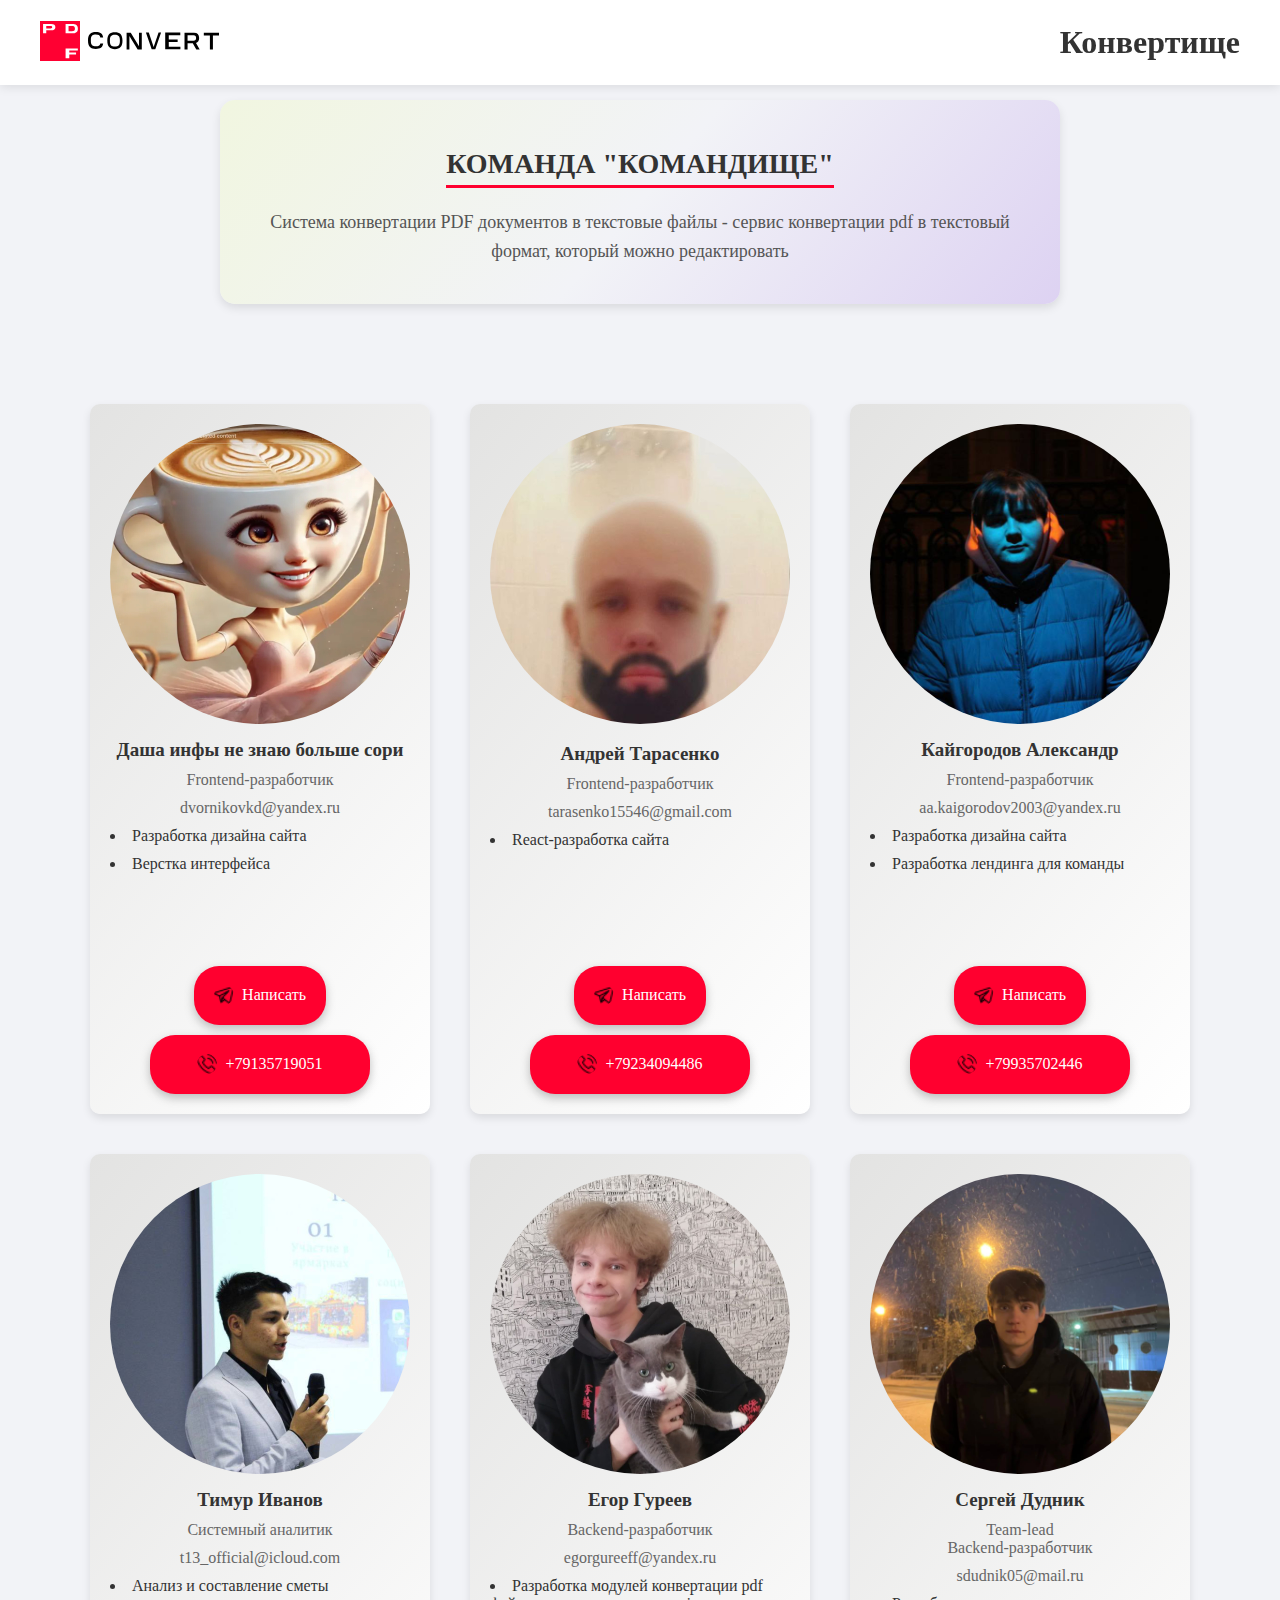
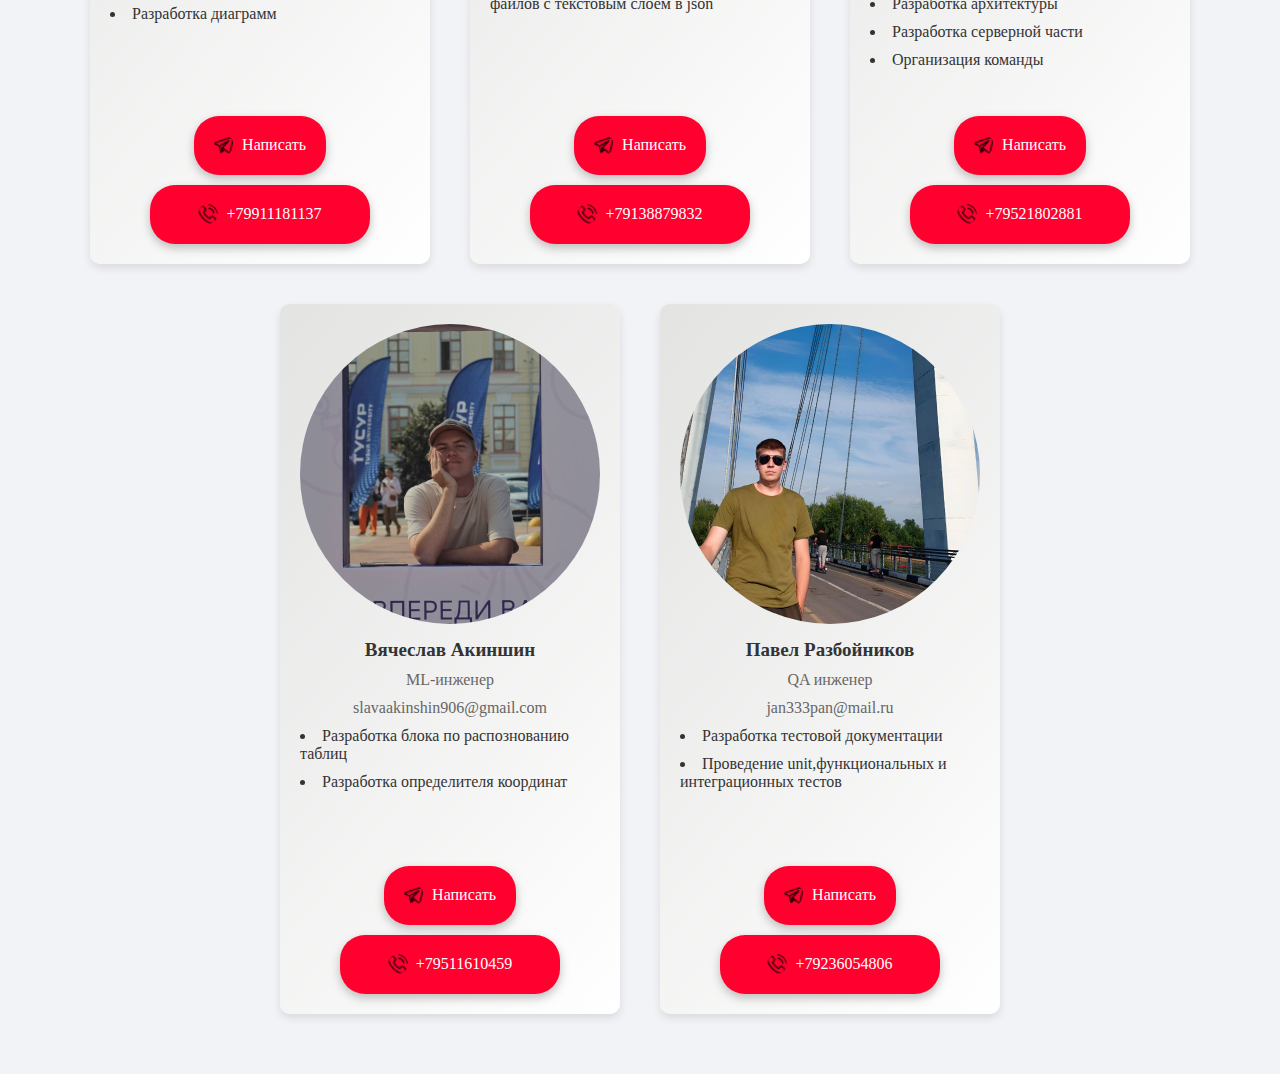
==== kom.html @ 7d9df040 "first commit" ====
<!DOCTYPE html>
<html lang="ru">
    <head>
        <meta charset="UTF-8">
        <meta name="viewport" content="width=device-width, initial-scale=1.0">
        <title>Конвертер pdf: Команда</title>
        <link rel="stylesheet" href="styles.css">
    </head>
    <body>
        
        <header> 
            <div class="header__container">
                <div class="logo">
                    <img src="photo/logo.svg" alt="Логотип T-Prep">
                </div>
                <h1 class="header__title">Конвертище</h1>    
            </div>
        </header>
            <div class="side-background left"></div> <!-- Левая боковая вставка -->
            <div class="side-background right"></div> <!-- Правая боковая вставка -->
        <div class="description">
            <h3>Команда "Командище"</h3>
            <p>Система конвертации PDF документов в текстовые файлы - сервис конвертации pdf в текстовый формат, который можно редактировать </p>
        </div>
            
        <div class="background-wrapper">
        <section class="team">
            <div class="team-member">
                <img src="photo/memes/balerino kap.jpg" alt="kirill" class="main-photo">
                <img src="photo/memes/balerino kap.jpg" alt="kap" class="hover-photo">
                <h3>Даша инфы не знаю больше сори</h3>
                
                    <p>Frontend-разработчик</p>
                    <p>dvornikovkd@yandex.ru</p>
                    <ul class="tasks">
                        <li>Разработка дизайна сайта </li>
                        <li>Верстка интерфейса</li>
                    </ul>
                
                <div class="social">
                    <a href="https://t.me/chikidrill" target="_blank" class="telegram-button">
                        <img src="photo/tele.png" alt="Telegram">
                        <span>Написать</span>
                    </a>
                </div>
                <div class="number">
                    <img src="photo/phone-call (1).png" class="phone">
                    <span>+79135719051</span>
                </div>
            </div>

            <div class="team-member">
                <div class="member-photo">
                <img src="photo/team/andrey.jpg" alt="andrey" class="main-photo">
                <img src="photo/memes/sahur.jpg" alt="sahur" class="hover-photo">
            </div>
                <h3>Андрей Тарасенко</h3>
                    <p>Frontend-разработчик</p>
                    <p>tarasenko15546@gmail.com</p>
                    <ul class="tasks">
                        <li>React-разработка сайта</li>
                    </ul>
                <div class="social">
                    <a href="https://t.me/kvintosis" target="_blank" class="telegram-button">
                        <img src="photo/tele.png" alt="Telegram">
                        <span>Написать</span>
                    </a>
                </div>
                <div class="number">
                    <img src="photo/phone-call (1).png" class="phone">
                    <span>+79234094486</span>
                </div>
        </div>


            <div class="team-member">
                <img src="photo/team/sanya.jpg" alt="sanya" class="main-photo">
                <img src="photo/memes/capushino_assasino.jpg" alt="assasino" class="hover-photo">
                <h3>Кайгородов Александр</h3>
                    <p>Frontend-разработчик</p>
                    <p>aa.kaigorodov2003@yandex.ru</p>
                    <ul class="tasks">
                        <li>Разработка дизайна сайта</li>
                        <li>Разработка лендинга для команды</li>
                    </ul>
                <div class="social">
                    <a href="https://t.me/basicksss" target="_blank" class="telegram-button">
                        <img src="photo/tele.png" alt="Telegram">
                        <span>Написать</span>
                    </a>
                </div>
                <div class="number">
                    <img src="photo/phone-call (1).png" class="phone">
                    <span>+79935702446</span>
                </div>
                
            </div>

            

            <div class="team-member">
                <img src="photo/team/tim.jpg" alt="tim" class="main-photo">
                <img src="photo/memes/tigruli.png" alt="tigruli" class="hover-photo">
                <h3>Тимур Иванов</h3>
                <p>Системный аналитик</p>
                <p>t13_official@icloud.com</p>
                <ul class="tasks">
                    <li>Анализ и составление сметы</li>
                    <li>Разработка диаграмм</li>
                </ul>
                <div class="social">
                    <a href="https://t.me/t13_official" target="_blank" class="telegram-button">
                        <img src="photo/tele.png" alt="Telegram">
                        <span>Написать</span>
                    </a>
                </div>
                <div class="number">
                    <img src="photo/phone-call (1).png" class="phone">
                    <span>+79911181137</span>
                </div>
            </div>

            <div class="team-member">
                <img src="photo/team/Egorchik.jpg" alt="Egor" class="main-photo">
                <img src="photo/memes/Spijuniro_Golubiro.jpg" alt="golub" class="hover-photo">
                <h3>Егор Гуреев</h3>
                <p>Backend-разработчик</p>
                <p>egorgureeff@yandex.ru</p>
                <ul class="tasks">
                    <li>Разработка модулей конвертации pdf файлов с текстовым слоем в json</li>
                </ul>
                <div class="social">
                    <a href="https://t.me/imporiooo" target="_blank" class="telegram-button">
                        <img src="photo/tele.png" alt="Telegram">
                        <span>Написать</span>
                    </a>
                </div>
                <div class="number">
                    <img src="photo/phone-call (1).png" class="phone">
                    <span>+79138879832</span>
                </div>
            </div>

            <div class="team-member">
                <img src="photo/team/sergey.jpg" alt="sergey" class="main-photo">
                <img src="photo/memes/Bomborito_bandito.jpg" alt="bober" class="hover-photo">
                <h3>Сергей Дудник</h3>
                <p>Team-lead <br> Backend-разработчик </p>
                <p>sdudnik05@mail.ru</p>
                <ul class="tasks">
                    <li>Разработка архитектуры</li>
                    <li>Разработка серверной части</li>
                    <li>Организация команды</li>
                </ul>
                <div class="social">
                    <a href="https://t.me/money_alipay" target="_blank" class="telegram-button">
                        <img src="photo/tele.png" alt="Telegram">
                        <span>Написать</span>
                    </a>
                </div>
                <div class="number">
                    <img src="photo/phone-call (1).png" class="phone">
                    <span>+79521802881</span>
                </div>
            </div>


            <div class="team-member">
                <img src="photo/team/Vyacheslavchik.jpg" alt="Vyacheslavchik">
                <h3>Вячеслав Акиншин</h3>
                <p>ML-инженер</p>
                <p>slavaakinshin906@gmail.com</p>
                <ul class="tasks">
                    <li>Разработка блока по распознованию таблиц</li>
                    <li>Разработка определителя координат</li>
                </ul>
                <div class="social">
                    <a href="https://t.me/slavichic" target="_blank" class="telegram-button">
                        <img src="photo/tele.png" alt="Telegram">
                        <span>Написать</span>
                    </a>
                </div>
                <div class="number">
                    <img src="photo/phone-call (1).png" class="phone">
                    <span>+79511610459</span>
                </div>
            </div>


            <div class="team-member">
                <img src="photo/team/Pasha.jpg" alt="Pasha" class="main-photo">
                <img src="photo/memes/Bomborito_bandito.jpg" alt="bandito" class="hover-photo">
                <h3>Павел Разбойников</h3>
                <p>QA инженер</p>
                <p>jan333pan@mail.ru</p>
                <ul class="tasks">
                    <li>Разработка тестовой документации</li>
                    <li>Проведение unit,функциональных и интеграционных тестов</li>
                </ul>
                <div class="social">
                    <a href="https://t.me/diegosamers" target="_blank" class="telegram-button">
                        <img src="photo/tele.png" alt="Telegram">
                        <span>Написать</span>
                    </a>
                </div>
                <div class="number">
                    <img src="photo/phone-call (1).png" class="phone">
                    <span>+79236054806</span>
                </div>
            </div>

        </section>
        </div>
    </body>
</html>
---- styles.css ----
@font-face {
    font-family: "MTSWide Black";
    src: url("fonts/MTSWide-Black.ttf") format("truetype");
} 
@font-face {
    font-family: "MTSWide Bold";
    src: url("fonts/MTSWide-Bold.ttf") format("truetype");
  }
  
@font-face {
    font-family: "MTSWide Light";
    src: url("fonts/MTSWide-Light.ttf") format("truetype");
  }
  
  @font-face {
    font-family: "MTSWide Medium";
    src: url("fonts/MTSWide-Medium.ttf") format("truetype");
  }
  
  @font-face {
    font-family: "MTSWide Regular";
    src: url("fonts/MTSWide-Regular.ttf") format("truetype");
}
body {
    font-family: Arial, sans-serif;
    margin: 0;
    padding: 0;
    background-color: #F2F3F7;
    color: #333;
    display: flex;
    flex-direction: column;
    align-items: center;
    padding-top: 100px; /* 85px (высота хедера) + 15px (доп.отступ) */
}
header {
    background-color: #FFFFFF;
    position: fixed;
    top: 0;
    left: 0;
    width: 100%;
    height: 85px;
    z-index: 1000;
    box-shadow: 0 2px 10px rgba(0, 0, 0, 0.1);
}
.header__container {
    max-width: 1200px;
    height: 100%;
    margin: 0 auto;
    display: flex;
    justify-content: space-between; /* Распределяем элементы по краям */
    align-items: center;
    padding: 0 40px;
}
.logo {
    margin-right: 20px; /* Отступ между лого и текстом */
}
.logo img{
    height: 40px;
    width: auto;
}
.header__title {
    font-size: 32px;
    font-family: "MTSWide Bold";
    color: #333;
    margin: 0;
    /* Текст теперь справа */
}
.background-wrapper {
    max-width: 1700px; /* Чтобы контент не растягивался на весь экран */
    margin: 0 auto;
    padding: 40px 20px;
}

.description {
    max-width: 800px;
    text-align: center;
    background: linear-gradient(130deg, #F1F6E0,#F2F3F7,#DDD2F2);
    padding: 20px;
    border-radius: 15px;
    box-shadow: 0 4px 10px rgba(0, 0, 0, 0.1);
    margin: 0 auto 40px; /* Центрирование и отступ снизу */
}

.description h3 {
    font-size: 28px;
    font-family: "MTSWide Bold";
    margin-bottom: 10px;
    color: #333;
    text-transform: uppercase; /* Делаем заглавными */
    border-bottom: 3px solid #FF002F; /* Подчеркивание */
    display: inline-block; /* Чтобы подчеркивание было по ширине текста */
    padding-bottom: 5px;
}

.description p {
    font-size: 18px;
    font-family: "MTSWide Light";
    color: #555;
    line-height: 1.6; /* Улучшенная читаемость */
    margin-top: 10px;
}


.team {
    display: flex;
    flex-wrap: wrap;
    justify-content: center;
    align-items: stretch; /* Растягиваем карточки */
}
.team-member {
    background-color: white;
    align-items: center;
    margin: 20px;
    padding: 20px;
    width: 300px;
    height: 670px;
    text-align: center;
    border-radius: 10px;
    box-shadow: 0 4px 8px rgba(0, 0, 0, 0.1);
    background: linear-gradient(130deg, #e3e3e2, #ffffff);
    transition: transform 0.3s ease;
    
    display: flex;
    flex-direction: column;

}
.team-member:hover {
    transform: translateY(-10px);
    box-shadow: 0px 10px 20px rgba(0, 0, 0, 0.3);
}

.team-member img {
    width: 100%;
    border-radius: 50%;
    margin-bottom: 10px;
}

.team-member h3 {
    font-size: 19px;
    font-family: "MTSWide Bold";
    margin: 5px 0;
}

.team-member p {
    font-size: 16px;
    font-family: "MTSWide Light";
    color: #666;
    margin-bottom: 5px; 
    margin-top: 5px;
}

.team-member .content {
    flex-grow: 1; /* Растягивает контент */
    display: flex;
    flex-direction: column;
    justify-content: space-between; /* Чтобы список не раздвигал карточку */
}


.tasks {
    padding: 0;
    margin: 0;
    border-radius: 10px;
    text-align: left;
    width: 100%;
    padding-left: 0;
    max-height: 80px;
}

.tasks li {
    padding: 5px 0;
    font-family: "MTSWide Medium";
    color: #333;
    transition: all 0.3s ease-in-out;
    list-style-position: inside;
    align-items: left;
}


/* Фиксация кнопок внизу карточки */
.social,
.number {
    margin-top: auto;
}

/* Стили для кнопки "Написать" */
.telegram-button {
    display: flex;
    align-items: center;
    gap: 8px;
    background-color: #FF002F;
    color: white;
    padding: 10px 20px;
    border-radius: 25px;
    text-decoration: none;
    font-family: "MTSWide Medium";
    font-size: 16px;
    transition: all 0.3s ease-in-out;
    box-shadow: 0 4px 10px rgba(101, 101, 101, 0.4);
}

.telegram-button img,
.number img {
    width: 20px;
    height: 20px;
    margin-top: 9px;
}

.telegram-button:hover,
.number:hover {
    background: white;
    box-shadow: 0 10px 20px rgba(43, 98, 165, 0.53),
    0 6px 6px rgba(17, 53, 95, 0.35);
    transition: transform 0.3s ease, box-shadow 0.3s ease;
    transform: translateY(-1px);
    color: #FF002F;
    font-family: "MTSWide Bold";
}

/* Стили для номера телефона */
.number {
    display: flex;
    justify-content: center;
    align-items: center;
    margin-top: 10px; 
    gap: 8px;
    background-color: #FF002F;
    color: white;
    padding: 10px 20px;
    border-radius: 25px;
    font-family: "MTSWide Medium";
    font-size: 16px;
    transition: all 0.3s ease-in-out;
    box-shadow: 0 4px 10px rgba(101, 101, 101, 0.4);
    width: 180px;
}

.team-member {
    -webkit-tap-highlight-color: transparent;
    user-select: none;
}

.telegram-button img,
.number img {
    transition: none !important; /* Отключаем анимацию для иконок */
    opacity: 1 !important;
    visibility: visible !important;
}

/* Отключаем эффекты hover для иконок */
.telegram-button:hover img,
.number:hover img {
    opacity: 1 !important;
    visibility: visible !important;
}

/* Добавьте эти стили в конец вашего CSS */

.team-member {
    position: relative; /* Добавляем для позиционирования фото */
}

.team-member img {
    transition: opacity 0.3s ease; /* Анимация перехода */
}

.team-member img:first-child {
    position: relative;
    z-index: 1;
    opacity: 1;
}

.team-member img:nth-child(2) {
    position: absolute;
    top: 20px; /* Совпадает с padding карточки */
    left: 50%;
    transform: translateX(-50%);
    width: calc(100% - 40px); /* Учитываем padding карточки */
    z-index: 2;
    opacity: 0;
}

.team-member:hover img:first-child {
    opacity: 0;
}

.team-member:hover img:nth-child(2) {
    opacity: 1;
}

@media (max-width: 768px) {
    /* Адаптация хедера */
    header {
        height: 70px;
        padding: 0 15px;
    }

    .header__container {
        padding: 0 20px;
    }
    
    .logo {
        left: 15px; /* Уменьшаем отступ лого */
    }
    
    .logo img {
        height: 30px;
    }
    
    .header__title {
        font-size: 18px;
        margin-right: 10px; /* Отступ от правого края */
    }
    
    /* Адаптация основного контента */
    body {
        padding-top: 70px;
    }
    
    .description {
        max-width: 90%;
        padding: 15px;
        margin: 20px auto;
    }
    
    /* Адаптация карточек */
    .team-member {
        width: 90%;
        padding: 15px;
    }
    
    /* Адаптация кнопок */
    .telegram-button,
    .number {
        width: 80%; /* Уменьшаем ширину кнопок */
        margin: 8px auto; /* Центрируем с автоматическими отступами */
        padding: 8px 12px; /* Уменьшаем padding */
        font-size: 14px;
    }
    
    /* Для самых маленьких экранов */
    @media (max-width: 320px) {
        .header__title {
            font-size: 16px;
            margin-left: 8px;
        }
        
        .telegram-button,
        .number {
            width: 85%; /* Чуть шире кнопки */
        }
    }
}
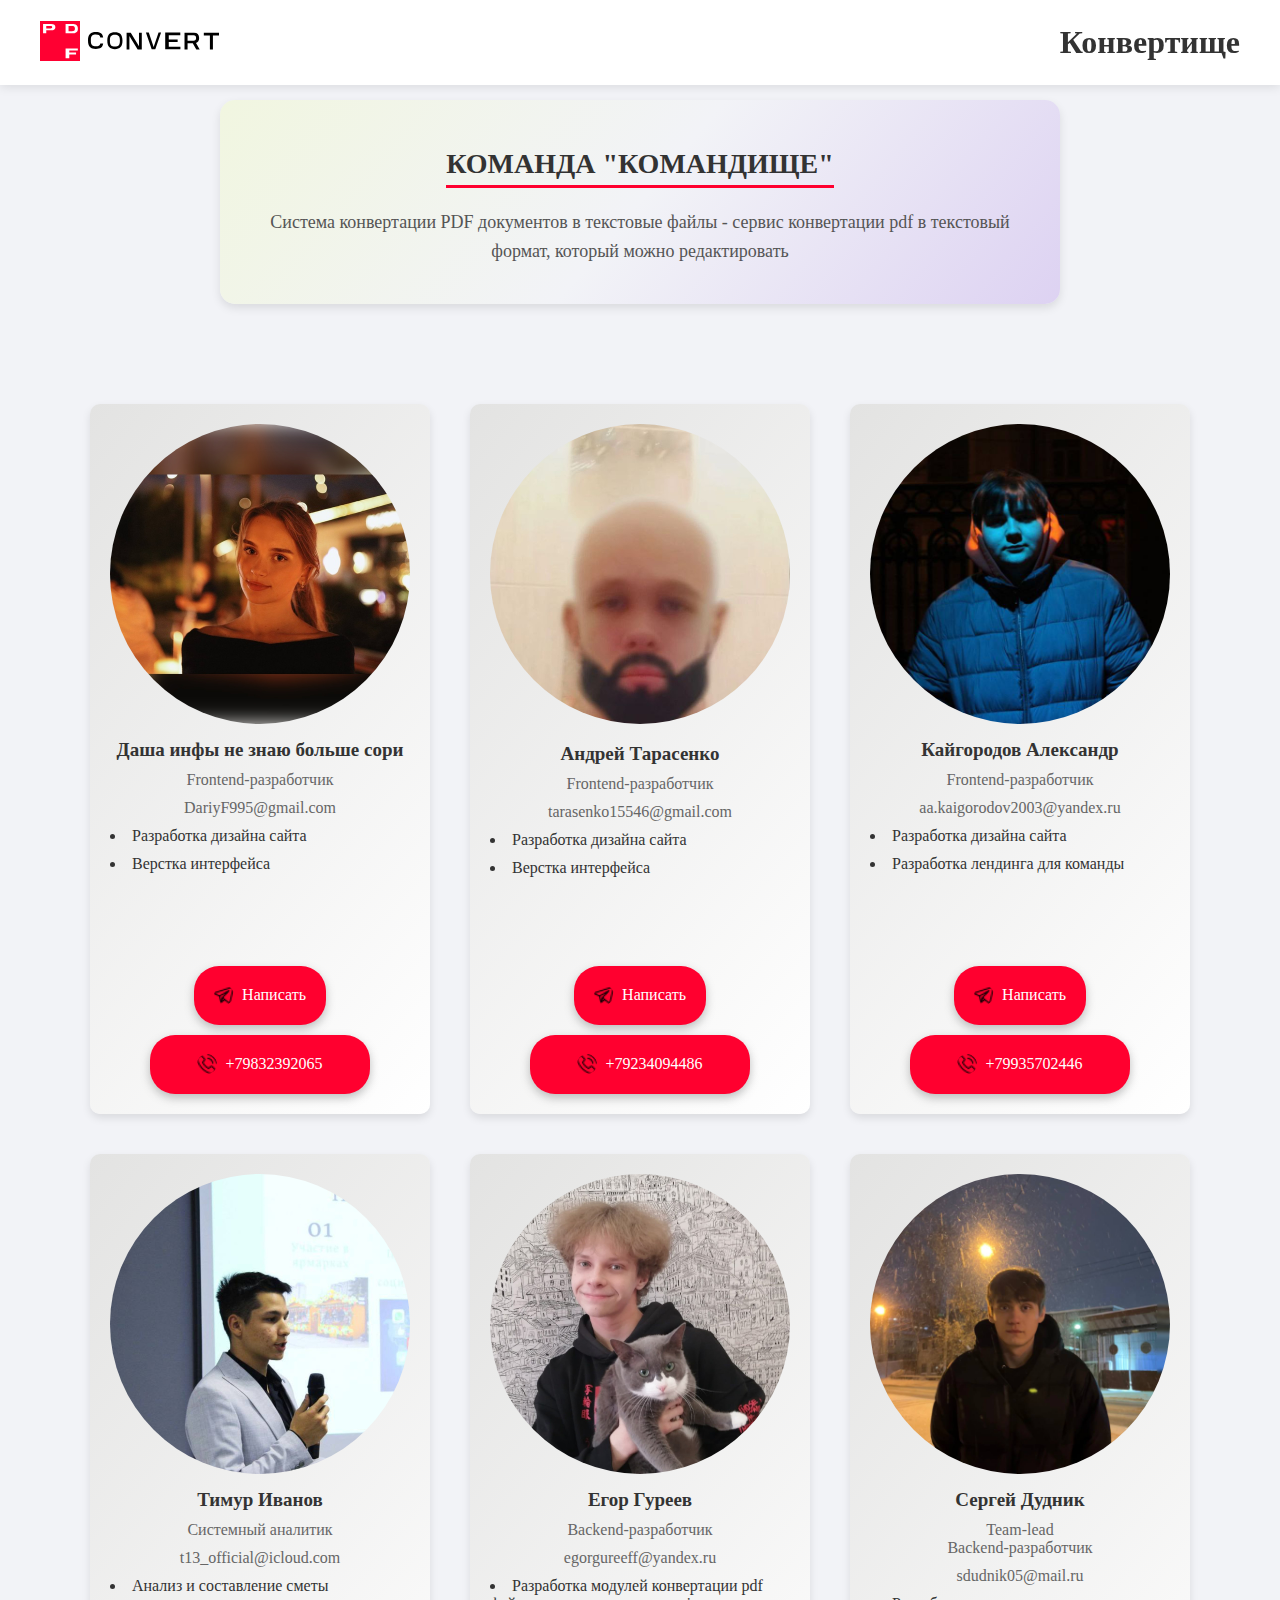
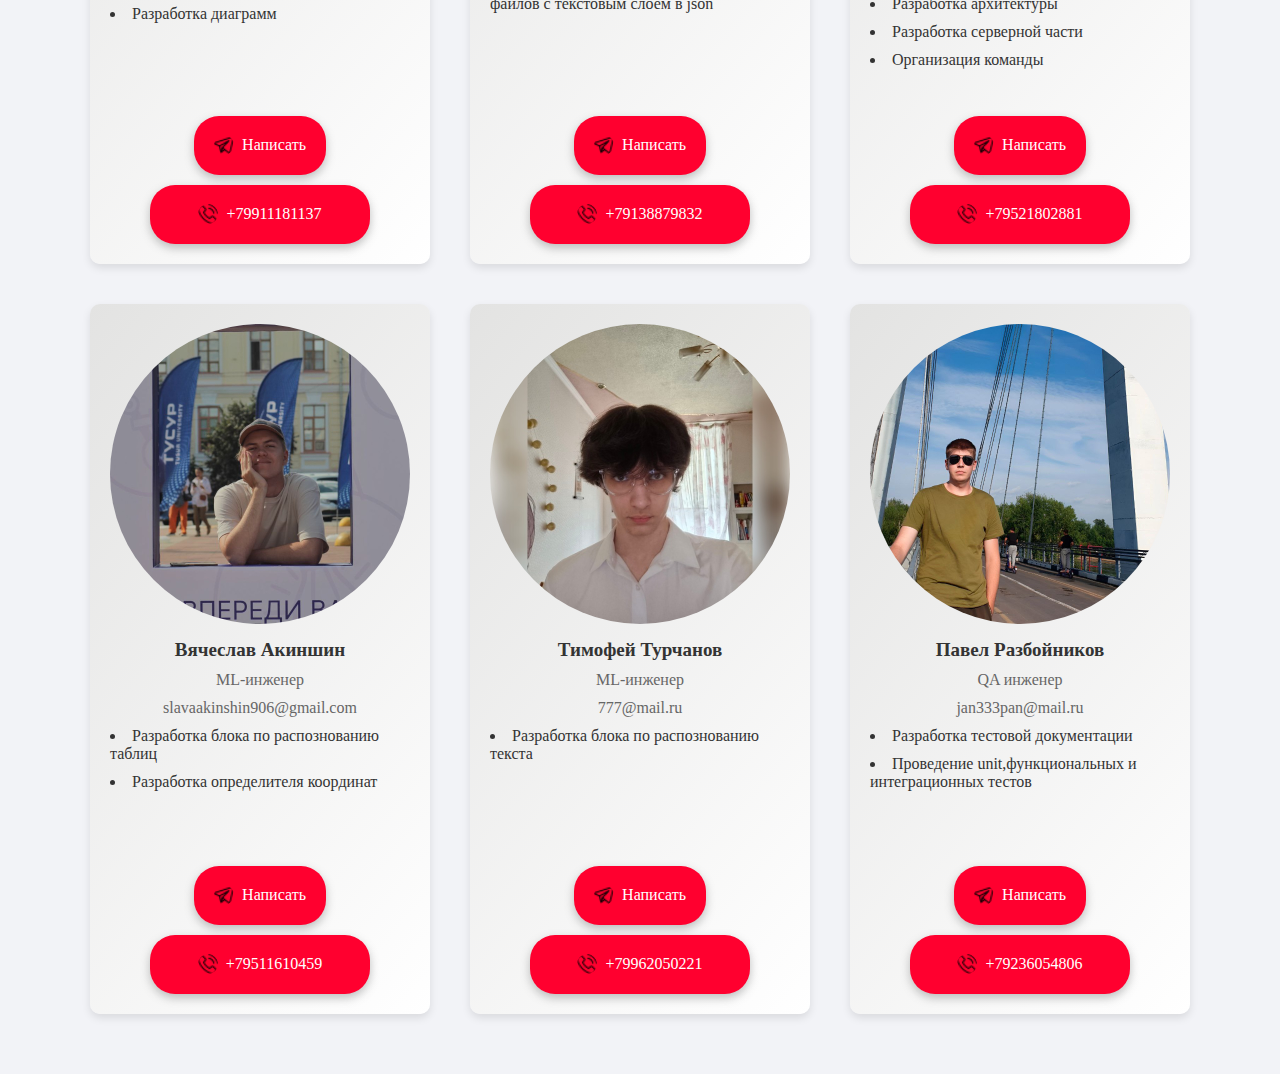
==== commit ebc92550: "qqqq" ====
--- a/kom.html
+++ b/kom.html
@@ -26,14 +26,14 @@
         <div class="background-wrapper">
         <section class="team">
             <div class="team-member">
-                <img src="photo/memes/balerino kap.jpg" alt="kirill" class="main-photo">
+                <img src="photo/team/dasha.jpg" alt="dasha" class="main-photo">
                 <img src="photo/memes/balerino kap.jpg" alt="kap" class="hover-photo">
                 <h3>Даша инфы не знаю больше сори</h3>
                 
                     <p>Frontend-разработчик</p>
-                    <p>dvornikovkd@yandex.ru</p>
+                    <p>DariyF995@gmail.com</p>
                     <ul class="tasks">
-                        <li>Разработка дизайна сайта </li>
+                        <li>Разработка дизайна сайта</li>
                         <li>Верстка интерфейса</li>
                     </ul>
                 
@@ -45,7 +45,7 @@
                 </div>
                 <div class="number">
                     <img src="photo/phone-call (1).png" class="phone">
-                    <span>+79135719051</span>
+                    <span>+79832392065</span>
                 </div>
             </div>
 
@@ -58,7 +58,8 @@
                     <p>Frontend-разработчик</p>
                     <p>tarasenko15546@gmail.com</p>
                     <ul class="tasks">
-                        <li>React-разработка сайта</li>
+                        <li>Разработка дизайна сайта</li>
+                        <li>Верстка интерфейса</li>
                     </ul>
                 <div class="social">
                     <a href="https://t.me/kvintosis" target="_blank" class="telegram-button">
@@ -166,7 +167,8 @@
 
 
             <div class="team-member">
-                <img src="photo/team/Vyacheslavchik.jpg" alt="Vyacheslavchik">
+                <img src="photo/team/Vyacheslavchik.jpg" alt="Vyacheslavchik" class="main-photo">
+                <img src="photo/memes/sahur.jpg" alt="sahur" class="hover-photo">
                 <h3>Вячеслав Акиншин</h3>
                 <p>ML-инженер</p>
                 <p>slavaakinshin906@gmail.com</p>
@@ -183,6 +185,27 @@
                 <div class="number">
                     <img src="photo/phone-call (1).png" class="phone">
                     <span>+79511610459</span>
+                </div>
+            </div>
+
+            <div class="team-member">
+                <img src="photo/team/timoxa.jpg" alt="timoxa" class="main-photo">
+                <img src="photo/memes/tripi tropa.jpg" alt="tripi" class="hover-photo">
+                <h3>Тимофей Турчанов</h3>
+                <p>ML-инженер</p>
+                <p>777@mail.ru</p>
+                <ul class="tasks">
+                    <li>Разработка блока по распознованию текста</li>
+                </ul>
+                <div class="social">
+                    <a href="https://t.me/chepizhnik" target="_blank" class="telegram-button">
+                        <img src="photo/tele.png" alt="Telegram">
+                        <span>Написать</span>
+                    </a>
+                </div>
+                <div class="number">
+                    <img src="photo/phone-call (1).png" class="phone">
+                    <span>+79962050221</span>
                 </div>
             </div>
 
